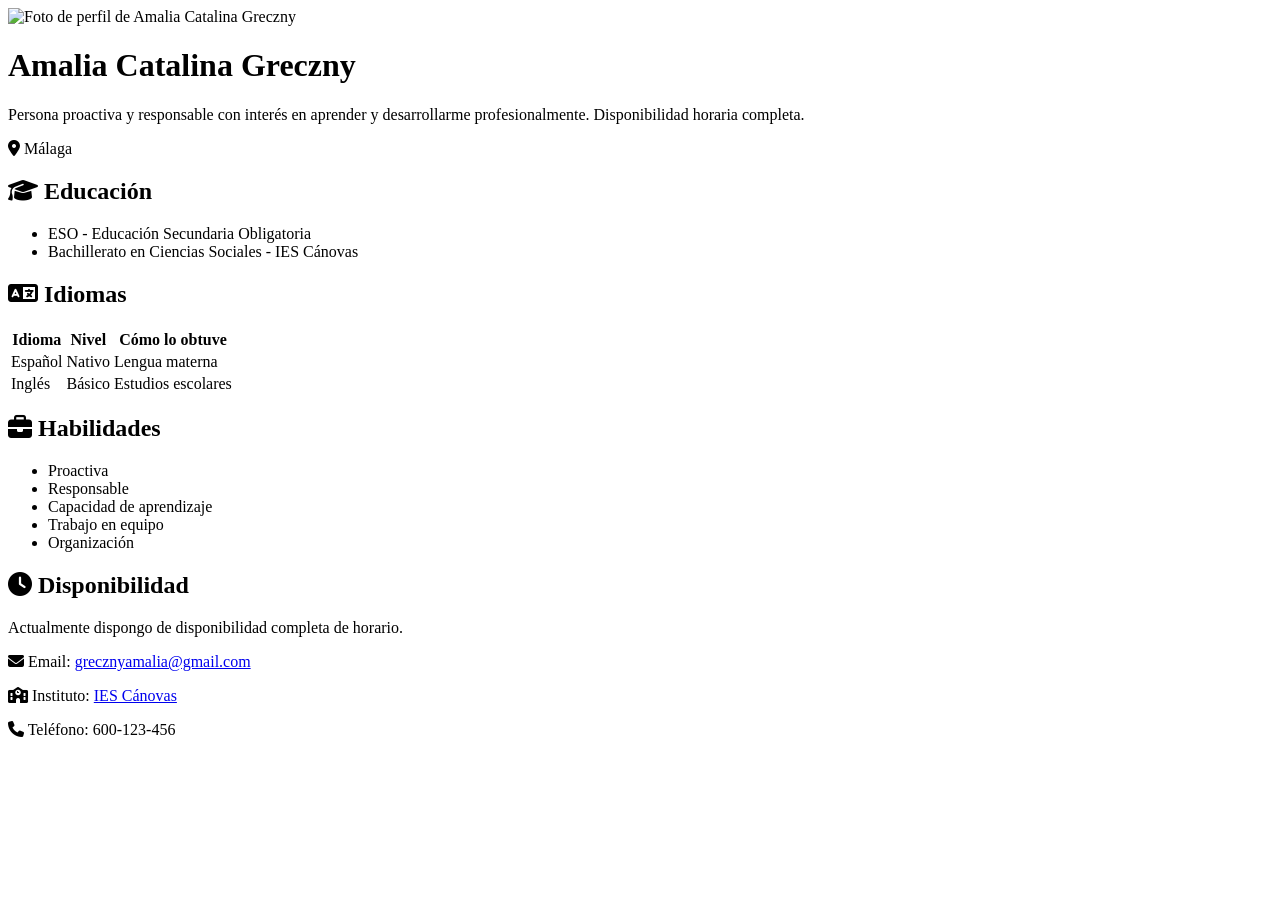
==== index.html @ 65ead699 "Update and rename cv-html/index.html to index.html" ====
<!DOCTYPE html>
<html lang="es">

<head>
    <meta charset="UTF-8">
    <title>CV de Amalia Catalina Greczny</title>

    <!-- Conexión con CSS externo -->
    <link rel="stylesheet" href="style.css">

    <!-- Iconos para secciones (opcional) -->
    <link rel="stylesheet" href="https://cdnjs.cloudflare.com/ajax/libs/font-awesome/6.4.0/css/all.min.css">
</head>

<body>

    <!-- CONTENEDOR PRINCIPAL DEL CV -->
    <div class="cv-container">

        <!-- ENCABEZADO CON FOTO Y NOMBRE -->
        <header class="cv-header">
            <img src="img/gato.jpg" alt="Foto de perfil de Amalia Catalina Greczny" class="profile-pic">
            <h1>Amalia Catalina Greczny</h1>
            <p class="descripcion">
                Persona proactiva y responsable con interés en aprender y desarrollarme profesionalmente.  
                Disponibilidad horaria completa.
            </p>
            <p class="ubicacion"><i class="fas fa-map-marker-alt"></i> Málaga</p>
        </header>

        <!-- SECCIÓN EDUCACIÓN -->
        <section class="cv-section">
            <h2><i class="fas fa-graduation-cap"></i> Educación</h2>
            <ul>
                <li>ESO - Educación Secundaria Obligatoria</li>
                <li>Bachillerato en Ciencias Sociales - IES Cánovas</li>
            </ul>
        </section>

        <!-- SECCIÓN IDIOMAS -->
        <section class="cv-section">
            <h2><i class="fas fa-language"></i> Idiomas</h2>
            <table class="idiomas">
                <thead>
                    <tr>
                        <th>Idioma</th>
                        <th>Nivel</th>
                        <th>Cómo lo obtuve</th>
                    </tr>
                </thead>
                <tbody>
                    <tr>
                        <td>Español</td>
                        <td>Nativo</td>
                        <td>Lengua materna</td>
                    </tr>
                    <tr>
                        <td>Inglés</td>
                        <td>Básico</td>
                        <td>Estudios escolares</td>
                    </tr>
                </tbody>
            </table>
        </section>

        <!-- SECCIÓN HABILIDADES -->
        <section class="cv-section">
            <h2><i class="fas fa-briefcase"></i> Habilidades</h2>
            <ul class="skills">
                <li>Proactiva</li>
                <li>Responsable</li>
                <li>Capacidad de aprendizaje</li>
                <li>Trabajo en equipo</li>
                <li>Organización</li>
            </ul>
        </section>

        <!-- SECCIÓN DISPONIBILIDAD -->
        <section class="cv-section">
            <h2><i class="fas fa-clock"></i> Disponibilidad</h2>
            <p>Actualmente dispongo de disponibilidad completa de horario.</p>
        </section>

        <!-- SECCIÓN CONTACTO -->
        <section class="cv-section">
            <p><i class="fas fa-envelope"></i> Email: <a href="mailto:grecznyamalia@gmail.com">grecznyamalia@gmail.com</a></p>
<p><i class="fas fa-school"></i> Instituto: <a href="https://www.iestecnico.com" target="_blank">IES Cánovas</a></p>
<p><i class="fas fa-phone"></i> Teléfono: 600-123-456</p>
        </section>

    </div>

</body>

</html>
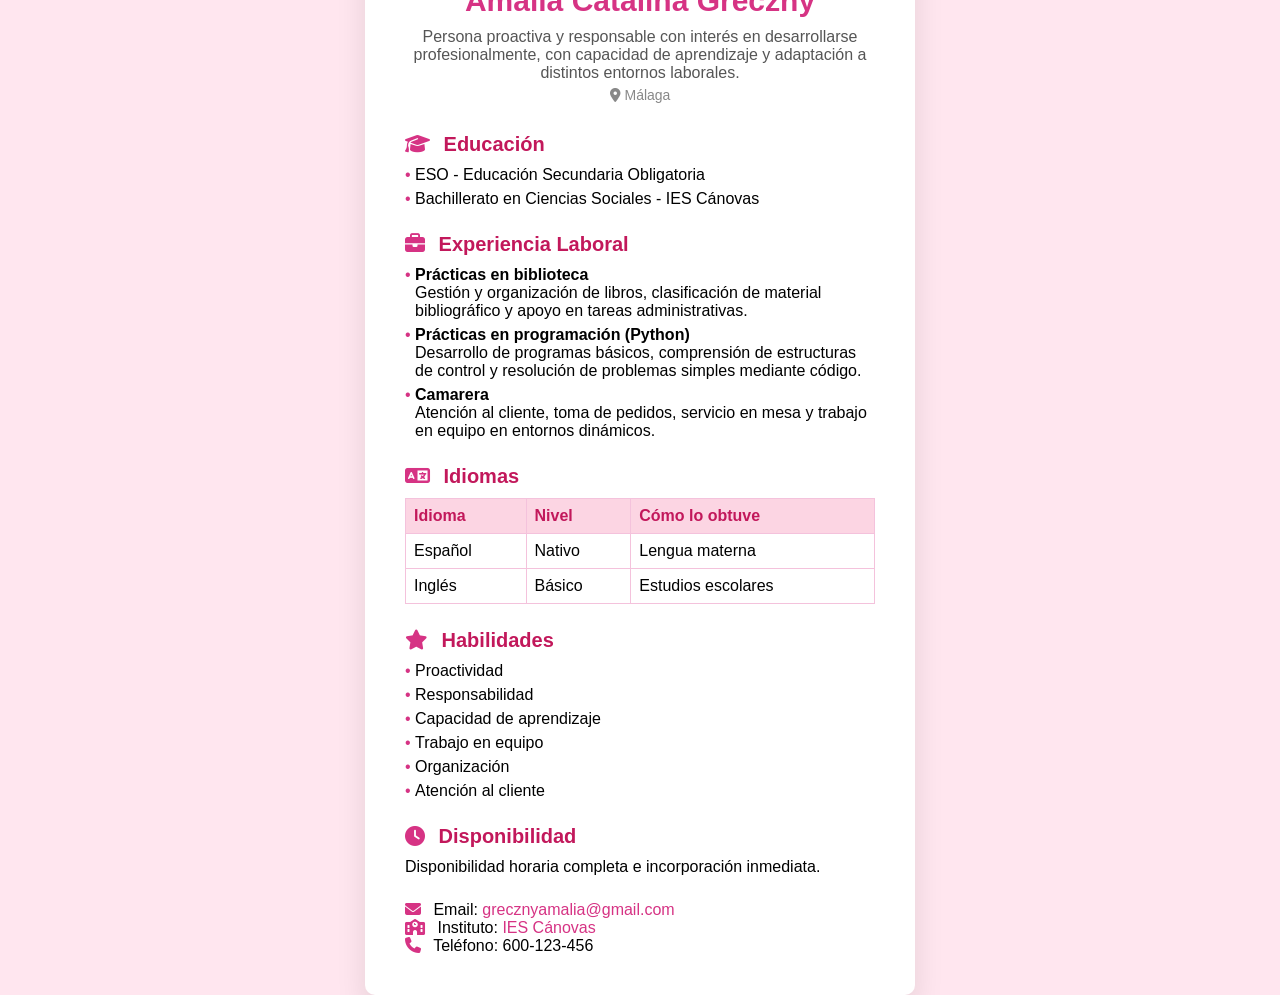
==== commit f2fb8600: "Update index.html" ====
--- a/index.html
+++ b/index.html
@@ -1,34 +1,32 @@
 <!DOCTYPE html>
 <html lang="es">
-
 <head>
     <meta charset="UTF-8">
     <title>CV de Amalia Catalina Greczny</title>
 
-    <!-- Conexión con CSS externo -->
+    <meta name="description" content="Currículum de Amalia Catalina Greczny con información sobre su formación académica, habilidades y experiencia laboral en atención al cliente, biblioteca y programación básica en Python.">
+    <meta name="author" content="Amalia Catalina Greczny">
+    <meta name="keywords" content="currículum, CV, Amalia Greczny, atención al cliente, camarera, biblioteca, programación Python, empleo">
+
     <link rel="stylesheet" href="style.css">
-
-    <!-- Iconos para secciones (opcional) -->
     <link rel="stylesheet" href="https://cdnjs.cloudflare.com/ajax/libs/font-awesome/6.4.0/css/all.min.css">
 </head>
 
 <body>
 
-    <!-- CONTENEDOR PRINCIPAL DEL CV -->
     <div class="cv-container">
 
-        <!-- ENCABEZADO CON FOTO Y NOMBRE -->
+        <!-- ENCABEZADO -->
         <header class="cv-header">
-            <img src="img/gato.jpg" alt="Foto de perfil de Amalia Catalina Greczny" class="profile-pic">
+            <img src="img/gato.jpg" alt="Foto de perfil" class="profile-pic">
             <h1>Amalia Catalina Greczny</h1>
             <p class="descripcion">
-                Persona proactiva y responsable con interés en aprender y desarrollarme profesionalmente.  
-                Disponibilidad horaria completa.
+                Persona proactiva y responsable con interés en desarrollarse profesionalmente, con capacidad de aprendizaje y adaptación a distintos entornos laborales.
             </p>
             <p class="ubicacion"><i class="fas fa-map-marker-alt"></i> Málaga</p>
         </header>
 
-        <!-- SECCIÓN EDUCACIÓN -->
+        <!-- EDUCACIÓN -->
         <section class="cv-section">
             <h2><i class="fas fa-graduation-cap"></i> Educación</h2>
             <ul>
@@ -37,7 +35,26 @@
             </ul>
         </section>
 
-        <!-- SECCIÓN IDIOMAS -->
+        <!-- EXPERIENCIA LABORAL -->
+        <section class="cv-section">
+            <h2><i class="fas fa-briefcase"></i> Experiencia Laboral</h2>
+            <ul>
+                <li>
+                    <strong>Prácticas en biblioteca</strong><br>
+                    Gestión y organización de libros, clasificación de material bibliográfico y apoyo en tareas administrativas.
+                </li>
+                <li>
+                    <strong>Prácticas en programación (Python)</strong><br>
+                    Desarrollo de programas básicos, comprensión de estructuras de control y resolución de problemas simples mediante código.
+                </li>
+                <li>
+                    <strong>Camarera</strong><br>
+                    Atención al cliente, toma de pedidos, servicio en mesa y trabajo en equipo en entornos dinámicos.
+                </li>
+            </ul>
+        </section>
+
+        <!-- IDIOMAS -->
         <section class="cv-section">
             <h2><i class="fas fa-language"></i> Idiomas</h2>
             <table class="idiomas">
@@ -63,33 +80,33 @@
             </table>
         </section>
 
-        <!-- SECCIÓN HABILIDADES -->
+        <!-- HABILIDADES -->
         <section class="cv-section">
-            <h2><i class="fas fa-briefcase"></i> Habilidades</h2>
+            <h2><i class="fas fa-star"></i> Habilidades</h2>
             <ul class="skills">
-                <li>Proactiva</li>
-                <li>Responsable</li>
+                <li>Proactividad</li>
+                <li>Responsabilidad</li>
                 <li>Capacidad de aprendizaje</li>
                 <li>Trabajo en equipo</li>
                 <li>Organización</li>
+                <li>Atención al cliente</li>
             </ul>
         </section>
 
-        <!-- SECCIÓN DISPONIBILIDAD -->
+        <!-- DISPONIBILIDAD -->
         <section class="cv-section">
             <h2><i class="fas fa-clock"></i> Disponibilidad</h2>
-            <p>Actualmente dispongo de disponibilidad completa de horario.</p>
+            <p>Disponibilidad horaria completa e incorporación inmediata.</p>
         </section>
 
-        <!-- SECCIÓN CONTACTO -->
+        <!-- CONTACTO -->
         <section class="cv-section">
             <p><i class="fas fa-envelope"></i> Email: <a href="mailto:grecznyamalia@gmail.com">grecznyamalia@gmail.com</a></p>
-<p><i class="fas fa-school"></i> Instituto: <a href="https://www.iestecnico.com" target="_blank">IES Cánovas</a></p>
-<p><i class="fas fa-phone"></i> Teléfono: 600-123-456</p>
+            <p><i class="fas fa-school"></i> Instituto: <a href="https://www.iestecnico.com" target="_blank">IES Cánovas</a></p>
+            <p><i class="fas fa-phone"></i> Teléfono: 600-123-456</p>
         </section>
 
     </div>
 
 </body>
-
 </html>
--- a/style.css
+++ b/style.css
@@ -0,0 +1,127 @@
+/* RESET BÁSICO */
+* {
+    margin: 0;
+    padding: 0;
+    box-sizing: border-box;
+}
+
+/* ESTILO GENERAL DEL BODY */
+body {
+    background-color: #ffe6ef; /* rosa suave */
+    font-family: 'Arial', sans-serif;
+    display: flex;
+    justify-content: center;
+    align-items: center;
+    height: 100vh;
+}
+
+/* CONTENEDOR PRINCIPAL */
+.cv-container {
+    width: 550px;
+    background-color: #ffffff; /* blanco para contraste */
+    padding: 40px;
+    box-shadow: 0px 15px 30px rgba(0, 0, 0, 0.1);
+    text-align: center; /* centra todo el contenido */
+    border-radius: 10px; /* bordes redondeados */
+}
+
+/* ENCABEZADO */
+.cv-header {
+    margin-bottom: 30px;
+}
+
+/* FOTO DE PERFIL */
+.profile-pic {
+    width: 150px;
+    height: 150px;
+    object-fit: cover;
+    border-radius: 50%; /* foto circular */
+    margin-bottom: 15px;
+    border: 3px solid #f4c2dc; /* borde rosa suave */
+}
+
+/* NOMBRE */
+.cv-header h1 {
+    color: #d63384;
+    font-size: 30px;
+    margin-bottom: 10px;
+}
+
+/* DESCRIPCIÓN */
+.descripcion {
+    color: #555;
+    font-size: 16px;
+    margin-bottom: 5px;
+}
+
+/* UBICACIÓN */
+.ubicacion {
+    color: #888;
+    font-size: 14px;
+}
+
+/* SECCIONES */
+.cv-section {
+    margin-top: 25px;
+    text-align: left; /* para listas y tablas */
+}
+
+/* TÍTULOS DE SECCIÓN */
+.cv-section h2 {
+    color: #c2185b;
+    font-size: 20px;
+    margin-bottom: 10px;
+}
+
+/* LISTAS */
+.cv-section ul {
+    list-style: none;
+    padding-left: 0;
+}
+
+.cv-section ul li {
+    margin: 6px 0;
+    padding-left: 10px;
+    position: relative;
+}
+
+.cv-section ul li::before {
+    content: "•";
+    color: #d63384; /* rosa suave */
+    position: absolute;
+    left: 0;
+}
+
+/* TABLA DE IDIOMAS */
+.idiomas {
+    width: 100%;
+    border-collapse: collapse;
+    margin-top: 10px;
+}
+
+.idiomas th, .idiomas td {
+    border: 1px solid #f4c2dc;
+    padding: 8px;
+    text-align: left;
+}
+
+.idiomas th {
+    background-color: #fcd5e3; /* rosa muy suave */
+    color: #c2185b;
+}
+
+/* ENLACES */
+a {
+    color: #d63384;
+    text-decoration: none;
+}
+
+a:hover {
+    text-decoration: underline;
+}
+
+/* ICONOS */
+.cv-section i {
+    margin-right: 8px;
+    color: #d63384;
+}
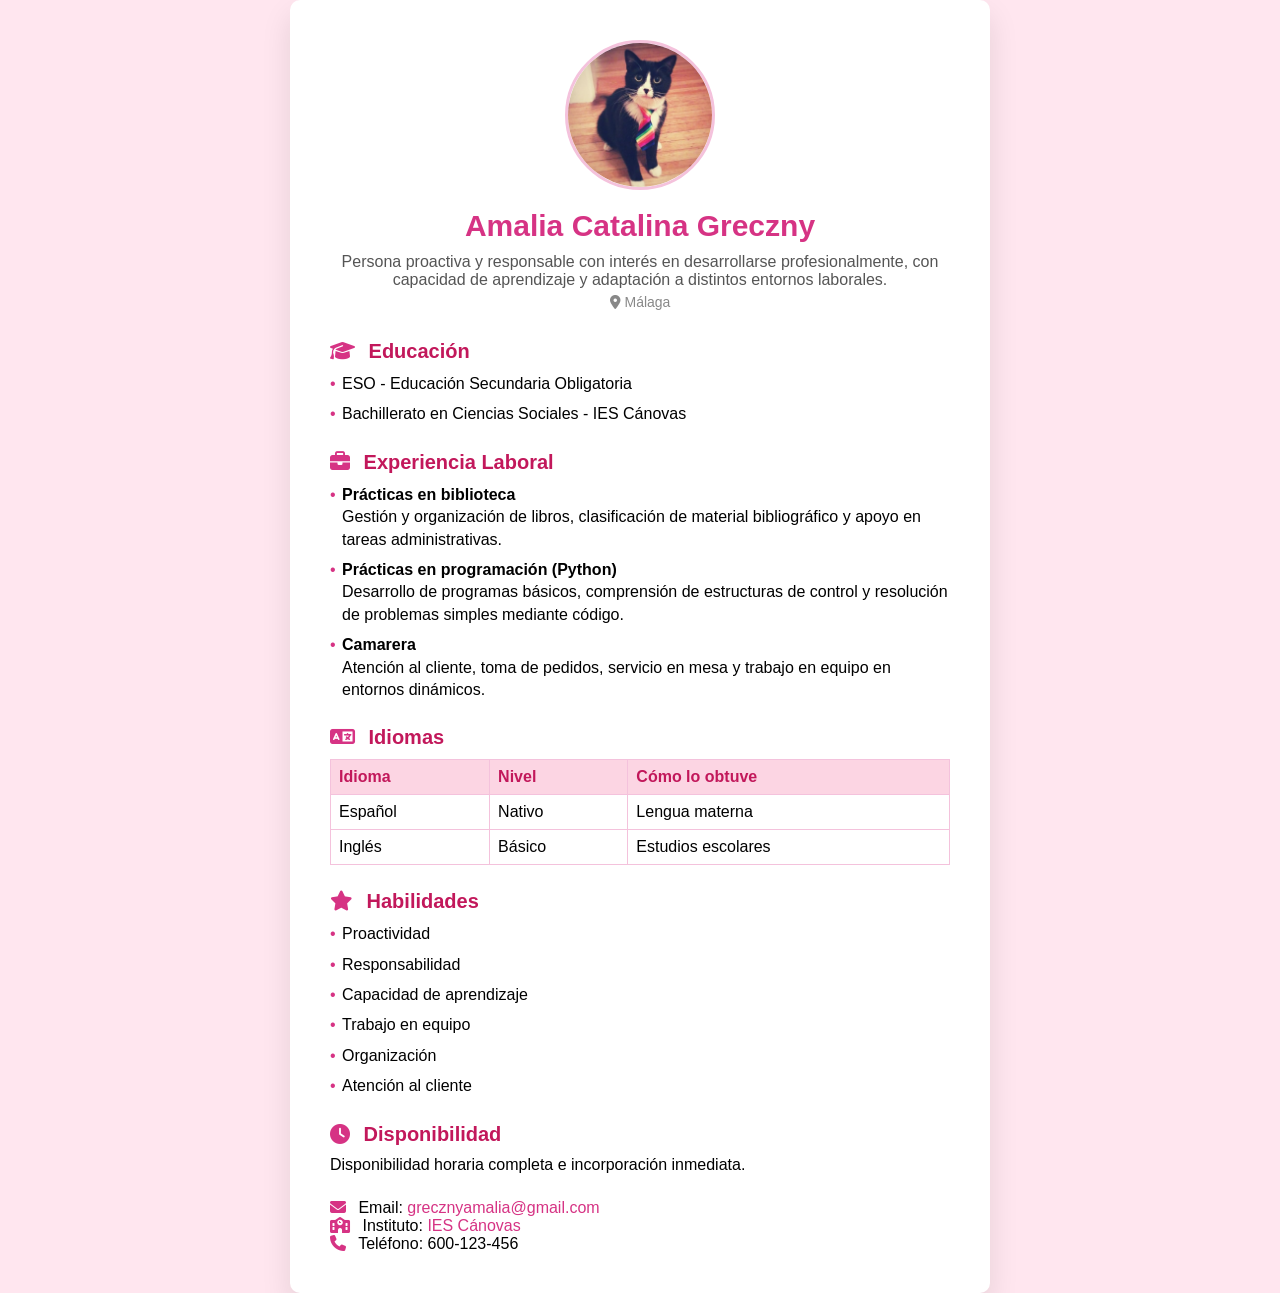
==== commit fe518c76: "Fix HTML encoding issues in index.html" ====
--- a/index.html
+++ b/index.html
@@ -18,7 +18,7 @@
 
         <!-- ENCABEZADO -->
         <header class="cv-header">
-            <img src="img/gato.jpg" alt="Foto de perfil" class="profile-pic">
+            <img src="gato.jpg" alt="Foto de perfil" class="profile-pic">
             <h1>Amalia Catalina Greczny</h1>
             <p class="descripcion">
                 Persona proactiva y responsable con interés en desarrollarse profesionalmente, con capacidad de aprendizaje y adaptación a distintos entornos laborales.
--- a/style.css
+++ b/style.css
@@ -1,60 +1,56 @@
-/* RESET BÁSICO */
+/* RESET */
 * {
     margin: 0;
     padding: 0;
     box-sizing: border-box;
 }
 
-/* ESTILO GENERAL DEL BODY */
+/* BODY */
 body {
-    background-color: #ffe6ef; /* rosa suave */
+    background-color: #ffe6ef;
     font-family: 'Arial', sans-serif;
     display: flex;
     justify-content: center;
     align-items: center;
-    height: 100vh;
+    min-height: 100vh;
 }
 
-/* CONTENEDOR PRINCIPAL */
+/* CONTENEDOR (MÁS ANCHO) */
 .cv-container {
-    width: 550px;
-    background-color: #ffffff; /* blanco para contraste */
+    width: 700px; /* antes 550px */
+    background-color: #ffffff;
     padding: 40px;
     box-shadow: 0px 15px 30px rgba(0, 0, 0, 0.1);
-    text-align: center; /* centra todo el contenido */
-    border-radius: 10px; /* bordes redondeados */
+    text-align: center;
+    border-radius: 10px;
 }
 
-/* ENCABEZADO */
+/* HEADER */
 .cv-header {
     margin-bottom: 30px;
 }
 
-/* FOTO DE PERFIL */
 .profile-pic {
     width: 150px;
     height: 150px;
     object-fit: cover;
-    border-radius: 50%; /* foto circular */
+    border-radius: 50%;
     margin-bottom: 15px;
-    border: 3px solid #f4c2dc; /* borde rosa suave */
+    border: 3px solid #f4c2dc;
 }
 
-/* NOMBRE */
 .cv-header h1 {
     color: #d63384;
     font-size: 30px;
     margin-bottom: 10px;
 }
 
-/* DESCRIPCIÓN */
 .descripcion {
     color: #555;
     font-size: 16px;
     margin-bottom: 5px;
 }
 
-/* UBICACIÓN */
 .ubicacion {
     color: #888;
     font-size: 14px;
@@ -63,10 +59,9 @@
 /* SECCIONES */
 .cv-section {
     margin-top: 25px;
-    text-align: left; /* para listas y tablas */
+    text-align: left;
 }
 
-/* TÍTULOS DE SECCIÓN */
 .cv-section h2 {
     color: #c2185b;
     font-size: 20px;
@@ -76,23 +71,23 @@
 /* LISTAS */
 .cv-section ul {
     list-style: none;
-    padding-left: 0;
 }
 
 .cv-section ul li {
-    margin: 6px 0;
-    padding-left: 10px;
+    margin: 8px 0;
+    padding-left: 12px;
     position: relative;
+    line-height: 1.4;
 }
 
 .cv-section ul li::before {
     content: "•";
-    color: #d63384; /* rosa suave */
+    color: #d63384; /* corregido */
     position: absolute;
     left: 0;
 }
 
-/* TABLA DE IDIOMAS */
+/* TABLA */
 .idiomas {
     width: 100%;
     border-collapse: collapse;
@@ -102,15 +97,14 @@
 .idiomas th, .idiomas td {
     border: 1px solid #f4c2dc;
     padding: 8px;
-    text-align: left;
 }
 
 .idiomas th {
-    background-color: #fcd5e3; /* rosa muy suave */
+    background-color: #fcd5e3;
     color: #c2185b;
 }
 
-/* ENLACES */
+/* LINKS */
 a {
     color: #d63384;
     text-decoration: none;
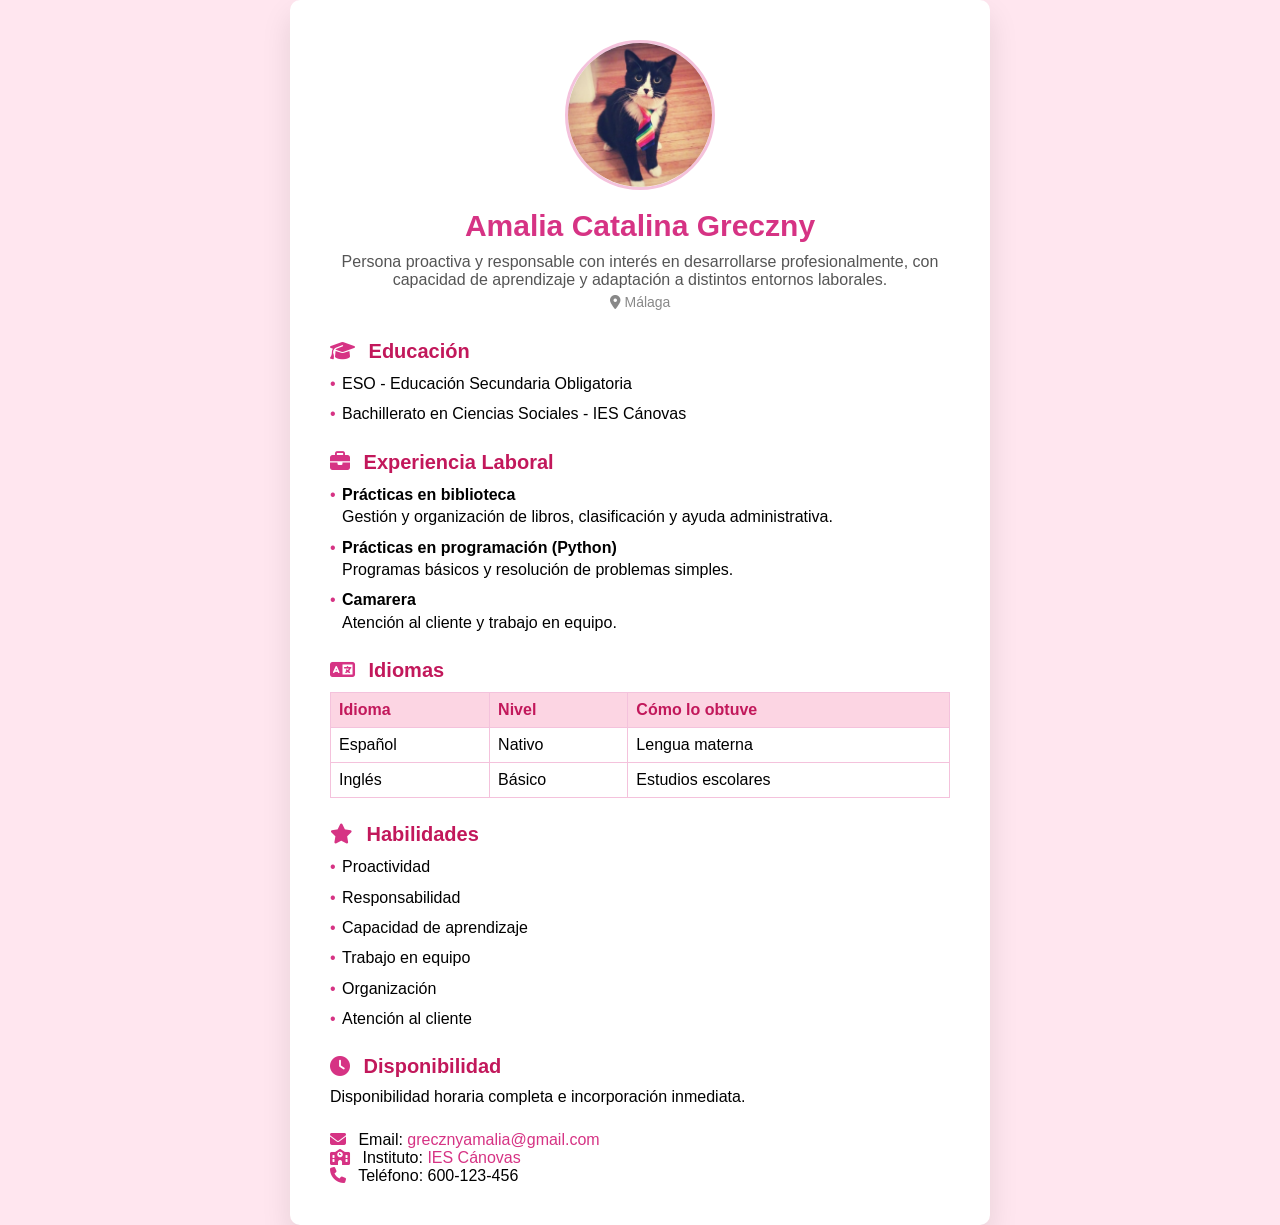
==== commit cabebefd: "Update index.html" ====
--- a/index.html
+++ b/index.html
@@ -1,29 +1,51 @@
 <!DOCTYPE html>
 <html lang="es">
 <head>
+    <!-- Esto sirve para que el navegador entienda bien los caracteres (tildes, ñ, etc.) -->
     <meta charset="UTF-8">
+
+    <!-- Título que aparece en la pestaña del navegador -->
     <title>CV de Amalia Catalina Greczny</title>
 
+    <!-- Descripción para Google (SEO, ayuda a posicionar) -->
     <meta name="description" content="Currículum de Amalia Catalina Greczny con información sobre su formación académica, habilidades y experiencia laboral en atención al cliente, biblioteca y programación básica en Python.">
+
+    <!-- Autor de la página -->
     <meta name="author" content="Amalia Catalina Greczny">
+
+    <!-- Palabras clave para buscadores -->
     <meta name="keywords" content="currículum, CV, Amalia Greczny, atención al cliente, camarera, biblioteca, programación Python, empleo">
 
+    <!-- Aquí conectamos el archivo CSS -->
     <link rel="stylesheet" href="style.css">
+
+    <!-- Librería de iconos (los dibujitos tipo correo, ubicación, etc.) -->
     <link rel="stylesheet" href="https://cdnjs.cloudflare.com/ajax/libs/font-awesome/6.4.0/css/all.min.css">
 </head>
 
 <body>
 
+    <!-- Contenedor principal de todo el CV -->
     <div class="cv-container">
 
-        <!-- ENCABEZADO -->
+        <!-- ENCABEZADO (foto + nombre + descripción) -->
         <header class="cv-header">
-            <img src="gato.jpg" alt="Foto de perfil" class="profile-pic">
+            
+            <!-- Imagen de perfil -->
+            <img src="gato.jpg" alt="gato" class="profile-pic">
+
+            <!-- Nombre principal -->
             <h1>Amalia Catalina Greczny</h1>
+
+            <!-- Descripción personal -->
             <p class="descripcion">
                 Persona proactiva y responsable con interés en desarrollarse profesionalmente, con capacidad de aprendizaje y adaptación a distintos entornos laborales.
             </p>
-            <p class="ubicacion"><i class="fas fa-map-marker-alt"></i> Málaga</p>
+
+            <!-- Ubicación -->
+            <p class="ubicacion">
+                <i class="fas fa-map-marker-alt"></i> Málaga
+            </p>
         </header>
 
         <!-- EDUCACIÓN -->
@@ -35,21 +57,21 @@
             </ul>
         </section>
 
-        <!-- EXPERIENCIA LABORAL -->
+        <!-- EXPERIENCIA -->
         <section class="cv-section">
             <h2><i class="fas fa-briefcase"></i> Experiencia Laboral</h2>
             <ul>
                 <li>
                     <strong>Prácticas en biblioteca</strong><br>
-                    Gestión y organización de libros, clasificación de material bibliográfico y apoyo en tareas administrativas.
+                    Gestión y organización de libros, clasificación y ayuda administrativa.
                 </li>
                 <li>
                     <strong>Prácticas en programación (Python)</strong><br>
-                    Desarrollo de programas básicos, comprensión de estructuras de control y resolución de problemas simples mediante código.
+                    Programas básicos y resolución de problemas simples.
                 </li>
                 <li>
                     <strong>Camarera</strong><br>
-                    Atención al cliente, toma de pedidos, servicio en mesa y trabajo en equipo en entornos dinámicos.
+                    Atención al cliente y trabajo en equipo.
                 </li>
             </ul>
         </section>
@@ -57,6 +79,8 @@
         <!-- IDIOMAS -->
         <section class="cv-section">
             <h2><i class="fas fa-language"></i> Idiomas</h2>
+
+            <!-- Tabla para organizar idiomas -->
             <table class="idiomas">
                 <thead>
                     <tr>
@@ -110,3 +134,4 @@
 
 </body>
 </html>
+
